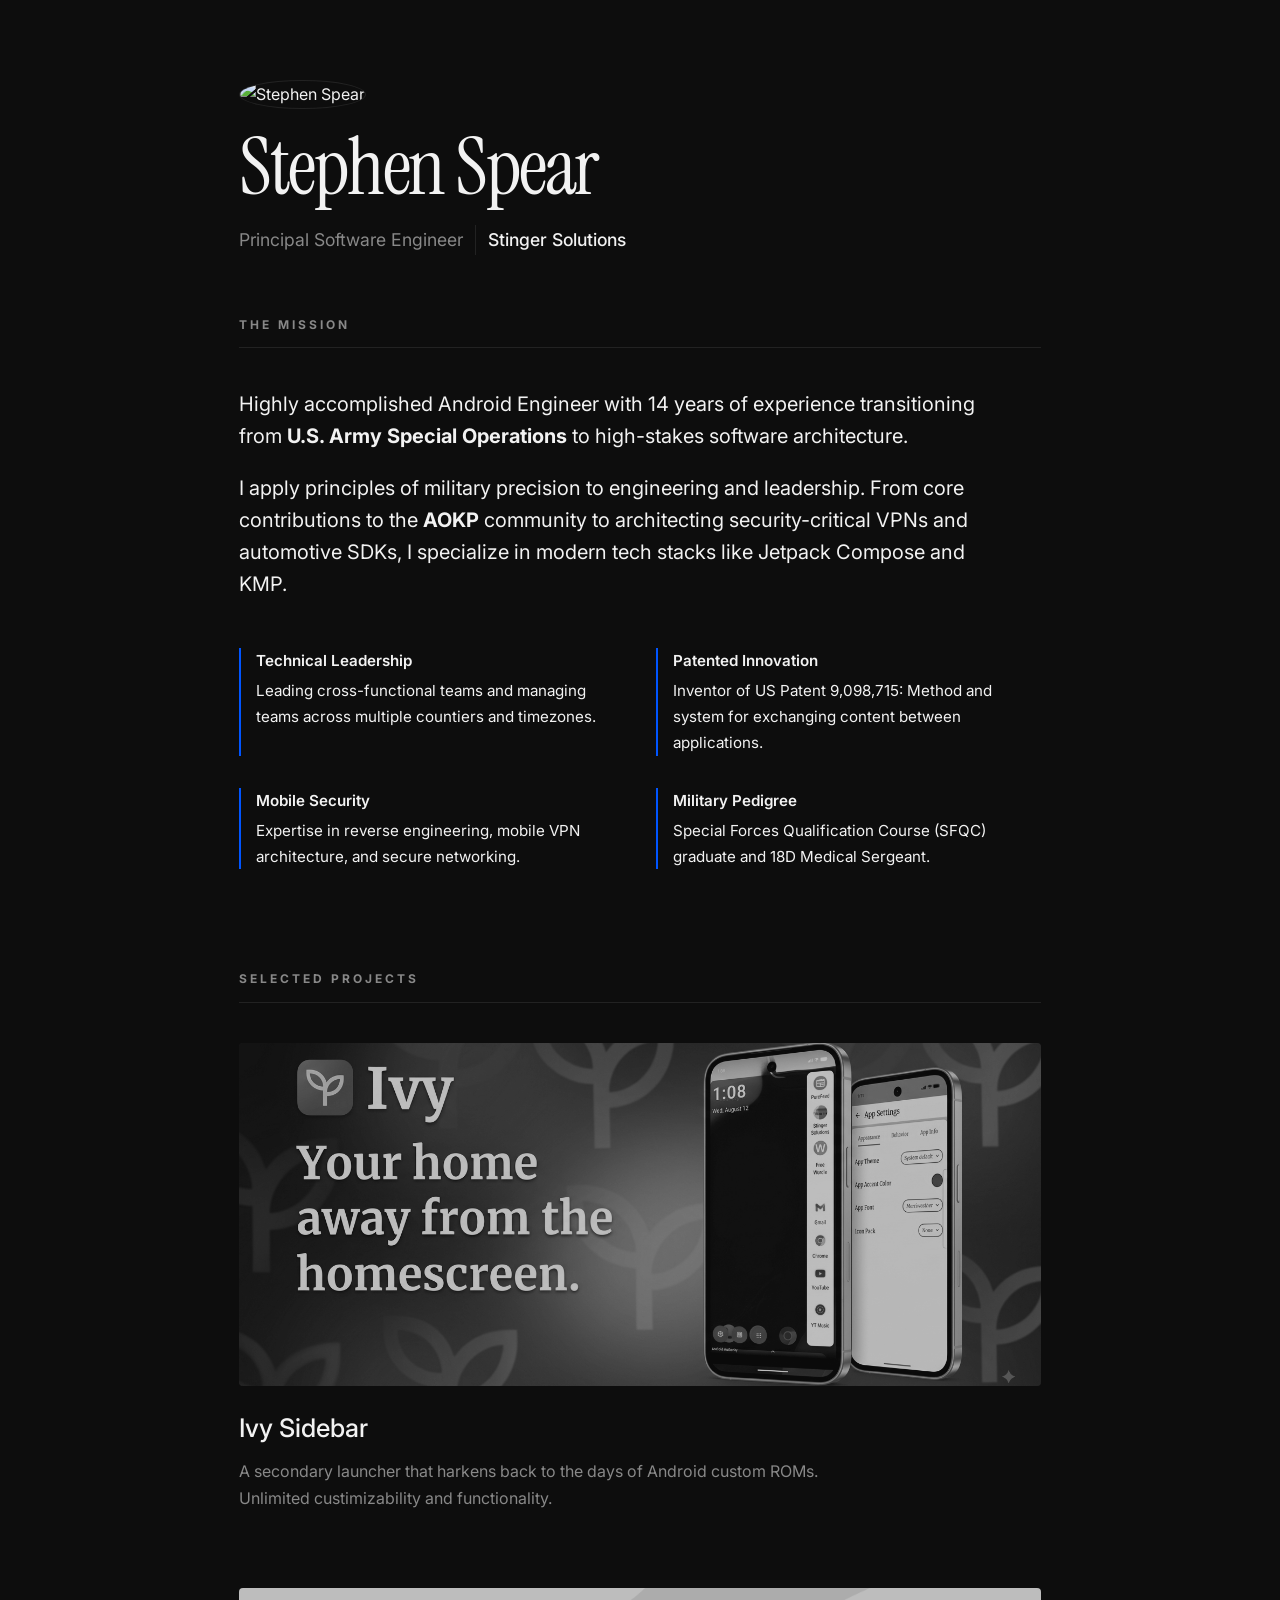
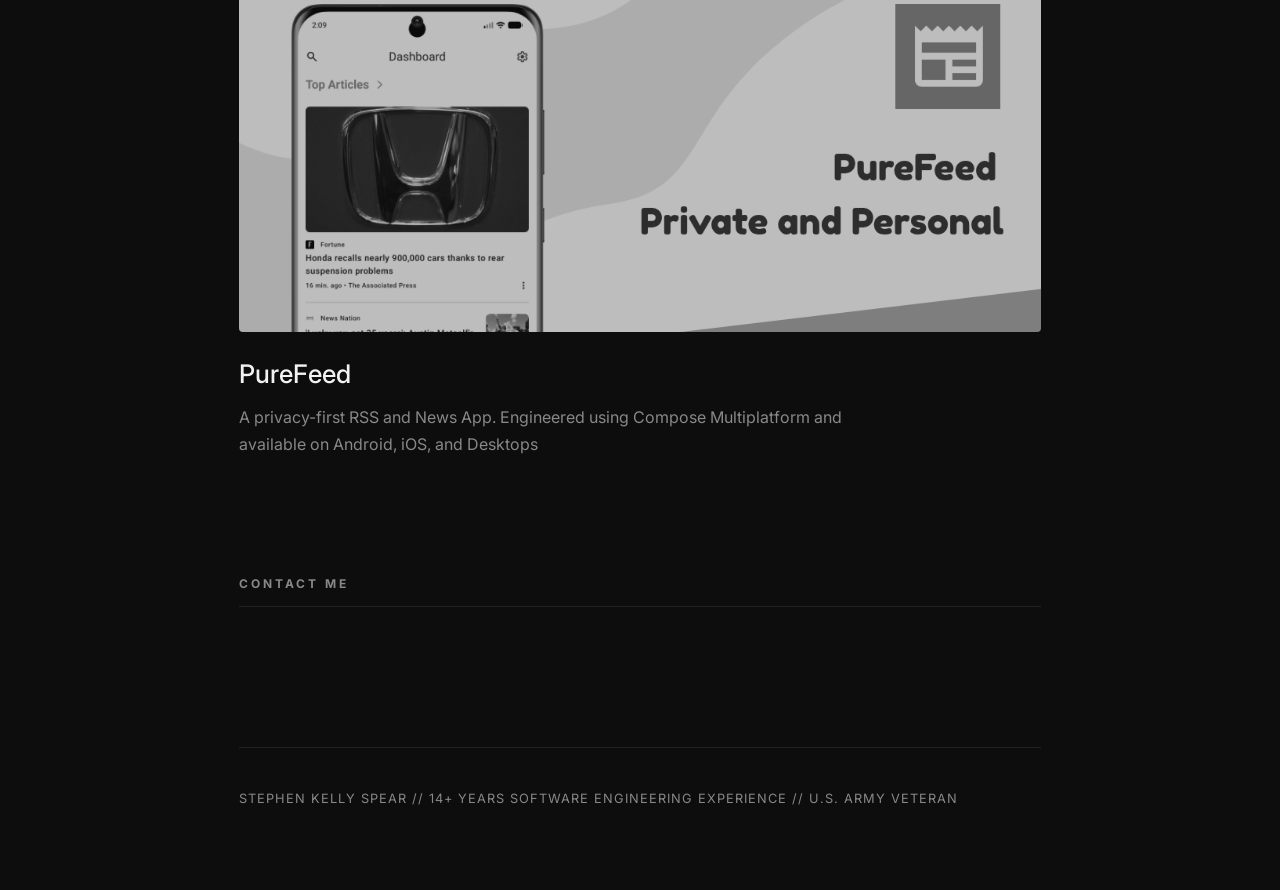
==== index.html @ cbc40583 "Initial Commit" ====
<!DOCTYPE html>
<html lang="en">
<head>
    <meta charset="UTF-8">
    <meta name="viewport" content="width=device-width, initial-scale=1.0">
    <title>Stephen Kelly Spear — Staff Android Engineer</title>
    <!-- Premium Typography -->
    <link href="https://fonts.googleapis.com/css2?family=Inter:wght@300;400;500;600&family=Instrument+Serif:ital@0;1&display=swap" rel="stylesheet">
    <!-- FontAwesome for guaranteed white icons -->
    <link rel="stylesheet" href="https://cdnjs.cloudflare.com/ajax/libs/font-awesome/6.4.2/css/all.min.css">
    
    <style>
        :root {
            --bg: #0d0d0d;
            --text: #f2f2f2;
            --text-muted: #888;
            --accent: #0055ff;
            --border: #222;
        }

        * { box-sizing: border-box; }
        body {
            margin: 0;
            background-color: var(--bg);
            color: var(--text);
            font-family: 'Inter', sans-serif;
            line-height: 1.7;
        }

        .container {
            max-width: 850px;
            margin: 0 auto;
            padding: 80px 24px;
        }

        /* --- HEADER --- */
        header { margin-bottom: 60px; opacity: 0; transition: opacity 0.5s ease; }
        header.loaded { opacity: 1; }
        
        #avatar {
            width: 160px;
            height: 160px;
            border-radius: 50%;
            margin-bottom: 24px;
            border: 1px solid var(--border);
        }

        h1 {
            font-family: 'Instrument Serif', serif;
            font-size: clamp(3rem, 10vw, 5rem);
            font-weight: 400;
            line-height: 0.85;
            margin: 0;
            letter-spacing: -2.5px;
        }

        .headline {
            margin-top: 24px;
            font-size: 1.1rem;
            display: flex;
            flex-wrap: wrap;
            align-items: center;
            gap: 12px;
            color: var(--text-muted);
        }

        #grav-company {
            color: var(--text);
            font-weight: 500;
            padding-left: 12px;
            border-left: 1px solid var(--border);
        }

        /* --- SECTIONS --- */
        section { margin-bottom: 100px; }
        h2 {
            font-size: 0.75rem;
            text-transform: uppercase;
            letter-spacing: 3px;
            color: var(--text-muted);
            border-bottom: 1px solid var(--border);
            padding-bottom: 12px;
            margin-bottom: 40px;
        }

        /* --- ABOUT & HIGHLIGHTS --- */
        .bio-narrative {
            font-size: 1.25rem;
            font-weight: 400;
            max-width: 750px;
            line-height: 1.6;
        }

        .highlights {
            display: grid;
            grid-template-columns: repeat(auto-fit, minmax(300px, 1fr));
            gap: 32px;
            margin-top: 48px;
        }

        .h-item { border-left: 2px solid var(--accent); padding-left: 15px; font-size: 0.95rem; }
        .h-item strong { display: block; color: var(--text); margin-bottom: 4px; font-weight: 600; }

        /* --- WORK --- */
        .work-grid { display: grid; gap: 60px; }
        .work-item { text-decoration: none; color: inherit; display: block; }
        
        .work-preview {
            width: 100%;
            aspect-ratio: 21 / 9;
            background: var(--border);
            border-radius: 4px;
            margin-bottom: 20px;
            overflow: hidden;
        }
        
        .work-preview img { width: 100%; height: 100%; object-fit: cover; filter: saturate(0); transition: 0.5s; opacity: 0.7; }
        .work-item:hover img { transform: scale(1.02); filter: saturate(1); opacity: 1; }

        .work-title { font-size: 1.6rem; font-weight: 500; margin: 0; }
        .work-desc { font-size: 1rem; color: var(--text-muted); margin-top: 8px; max-width: 650px; }

        /* --- CONNECT (The Working Icon Fix) --- */
        .social-flex { display: flex; flex-wrap: wrap; gap: 12px; }
        
        .social-chip {
            display: flex;
            align-items: center;
            gap: 12px;
            padding: 12px 24px;
            border: 1px solid var(--border);
            border-radius: 4px;
            text-decoration: none;
            color: var(--text); /* Matches white text color */
            font-size: 0.95rem;
            transition: all 0.2s ease;
        }

        /* i is the font icon, so it inherits the white color exactly */
        .social-chip i {
            font-size: 1.1rem;
            color: inherit;
        }

        .social-chip:hover {
            border-color: var(--text);
            background: var(--text);
            color: var(--bg); /* Flips to black text on white background */
        }

        footer { margin-top: 100px; padding-top: 40px; border-top: 1px solid var(--border); font-size: 0.8rem; color: var(--text-muted); letter-spacing: 1px; }
    </style>
</head>
<body>

    <div class="container">
        <!-- Header: Dynamic from Gravatar -->
        <header id="main-header">
            <img id="avatar" src="https://www.gravatar.com/avatar/dba3a23dd59ec3e3da3d72f98d6fa284e751f23a0b8533ac85ac25cd26745ec4?s=200" alt="Stephen Spear">
            <h1 id="grav-name">Stephen Spear</h1>
            <div class="headline">
                <span id="grav-title">Principal Software Engineer</span>
                <span id="grav-company" class="company">Stinger Solutions</span>
            </div>
        </header>

        <!-- About: The Narrative -->
        <section id="about">
            <h2>The Mission</h2>
            <div class="bio-narrative">
                <p>
                    Highly accomplished Android Engineer with 14 years of experience transitioning from <strong>U.S. Army Special Operations</strong> to high-stakes software architecture.
                </p>
                <p>
                    I apply principles of military precision to engineering and leadership. From core contributions to the <strong>AOKP</strong> community to architecting security-critical VPNs and automotive SDKs, I specialize in modern tech stacks like Jetpack Compose and KMP.
                </p>
            </div>

            <div class="highlights">
                <div class="h-item">
                    <strong>Technical Leadership</strong>
                    Leading cross-functional teams and managing teams across multiple countiers and timezones.
                </div>
                <div class="h-item">
                    <strong>Patented Innovation</strong>
                    Inventor of US Patent 9,098,715: Method and system for exchanging content between applications.
                </div>
                <div class="h-item">
                    <strong>Mobile Security</strong>
                    Expertise in reverse engineering, mobile VPN architecture, and secure networking.
                </div>
                <div class="h-item">
                    <strong>Military Pedigree</strong>
                    Special Forces Qualification Course (SFQC) graduate and 18D Medical Sergeant.
                </div>
            </div>
        </section>

        <!-- Work: Case Studies -->
        <section id="work">
            <h2>Selected Projects</h2>
            <div class="work-grid">
                
                <a href="https://stevespear426.github.io/Ivy-Webpage/" class="work-item" target="_blank">
                    <div class="work-preview">
                        <img src="src/ivy_feature_graphic.png" alt="Ivy">
                    </div>
                    <h3 class="work-title">Ivy Sidebar</h3>
                    <p class="work-desc">A secondary launcher that harkens back to the days of Android custom ROMs. Unlimited custimizability and functionality.</p>
                </a>

                <a href="https://stevespear426.github.io/Stinger-News-Page/" class="work-item" target="_blank">
                    <div class="work-preview">
                        <img src="src/purefeed_feature_graphic.png" alt="PureFeed">
                    </div>
                    <h3 class="work-title">PureFeed</h3>
                    <p class="work-desc">A privacy-first RSS and News App. Engineered using Compose Multiplatform and available on Android, iOS, and Desktops</p>
                </a>
            </div>
        </section>

        <!-- Identity: Dynamic Verified Accounts -->
        <section id="connect">
            <h2>Contact Me</h2>
            <div id="social-grid" class="social-flex">
                <!-- Verified accounts injected here with FontAwesome -->
            </div>
        </section>

        <footer>
            STEPHEN KELLY SPEAR // 14+ YEARS SOFTWARE ENGINEERING EXPERIENCE // U.S. ARMY VETERAN
        </footer>
    </div>

    <script>
        const GRAVATAR_HASH = 'dba3a23dd59ec3e3da3d72f98d6fa284e751f23a0b8533ac85ac25cd26745ec4';

        // Mapping Gravatar's text labels to FontAwesome icon classes
        const iconMap = {
            'github': 'fa-brands fa-github',
            'linkedin': 'fa-brands fa-linkedin-in',
            'twitter': 'fa-brands fa-x-twitter',
            'x': 'fa-brands fa-x-twitter',
            'youtube': 'fa-brands fa-youtube',
            'threads': 'fa-brands fa-threads',
            'mastodon': 'fa-brands fa-mastodon'
        };

        async function init() {
            try {
                const response = await fetch(`https://api.gravatar.com/v3/profiles/${GRAVATAR_HASH}`);
                const data = await response.json();

                // 1. Dynamic Header
                if (data.display_name) document.getElementById('grav-name').innerText = data.display_name;
                
                const titleEl = document.getElementById('grav-title');
                const compEl = document.getElementById('grav-company');

                if (data.job_title) titleEl.innerText = data.job_title;
                else titleEl.style.display = 'none';

                if (data.company) {
                    compEl.innerText = data.company;
                    if (!data.job_title) compEl.style.border = 'none';
                } else {
                    compEl.style.display = 'none';
                }

                document.getElementById('main-header').classList.add('loaded');

                // 2. Verified Accounts with Mapping to FontAwesome
                const grid = document.getElementById('social-grid');
                if (data.verified_accounts) {
                    data.verified_accounts.forEach(acc => {
                        const serviceKey = acc.service_label.toLowerCase();
                        // Get mapped icon or default to link icon
                        const iconClass = iconMap[serviceKey] || 'fa-solid fa-link';
                        
                        const chip = document.createElement('a');
                        chip.href = acc.url;
                        chip.target = '_blank';
                        chip.className = 'social-chip';
                        
                        chip.innerHTML = `
                            <i class="${iconClass}"></i>
                            <span>${acc.service_label}</span>
                        `;
                        grid.appendChild(chip);
                    });
                }
            } catch (error) {
                console.error("Load failed", error);
                document.getElementById('main-header').classList.add('loaded');
            }
        }

        init();
    </script>
</body>
</html>
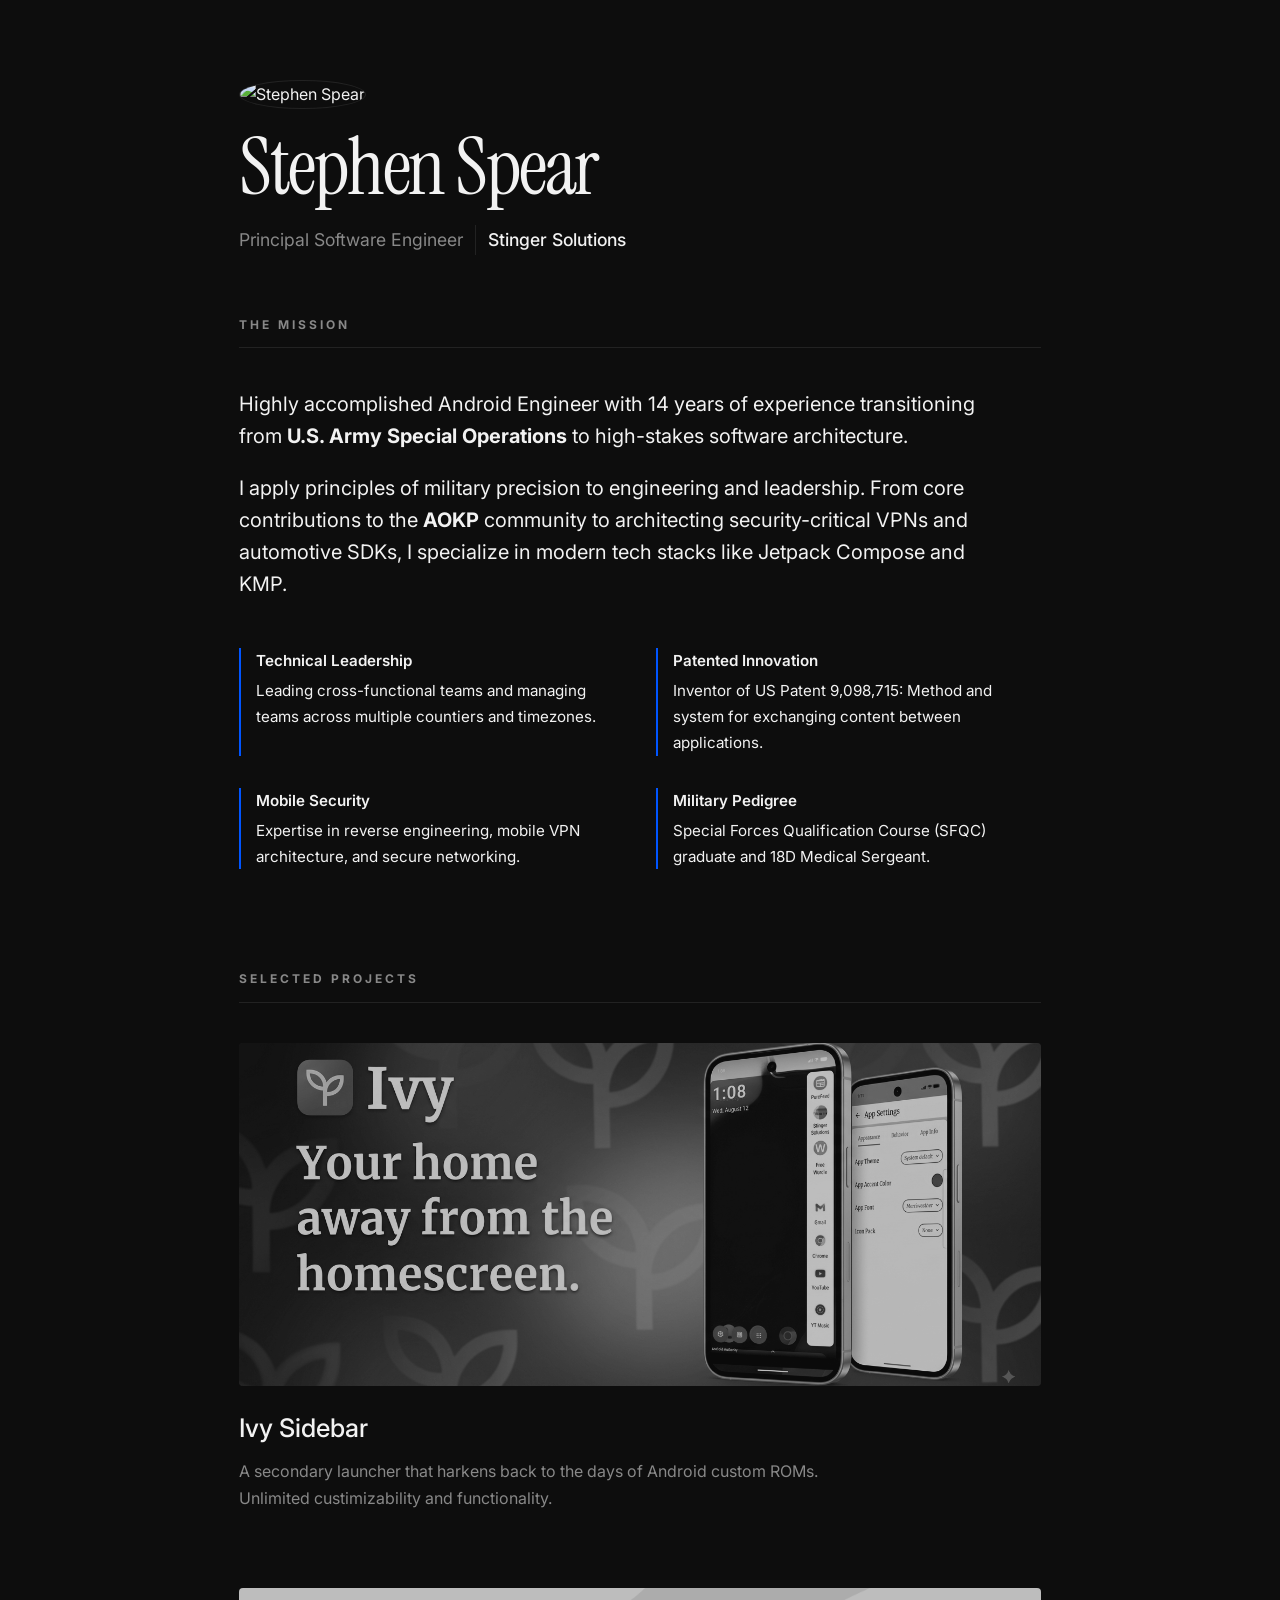
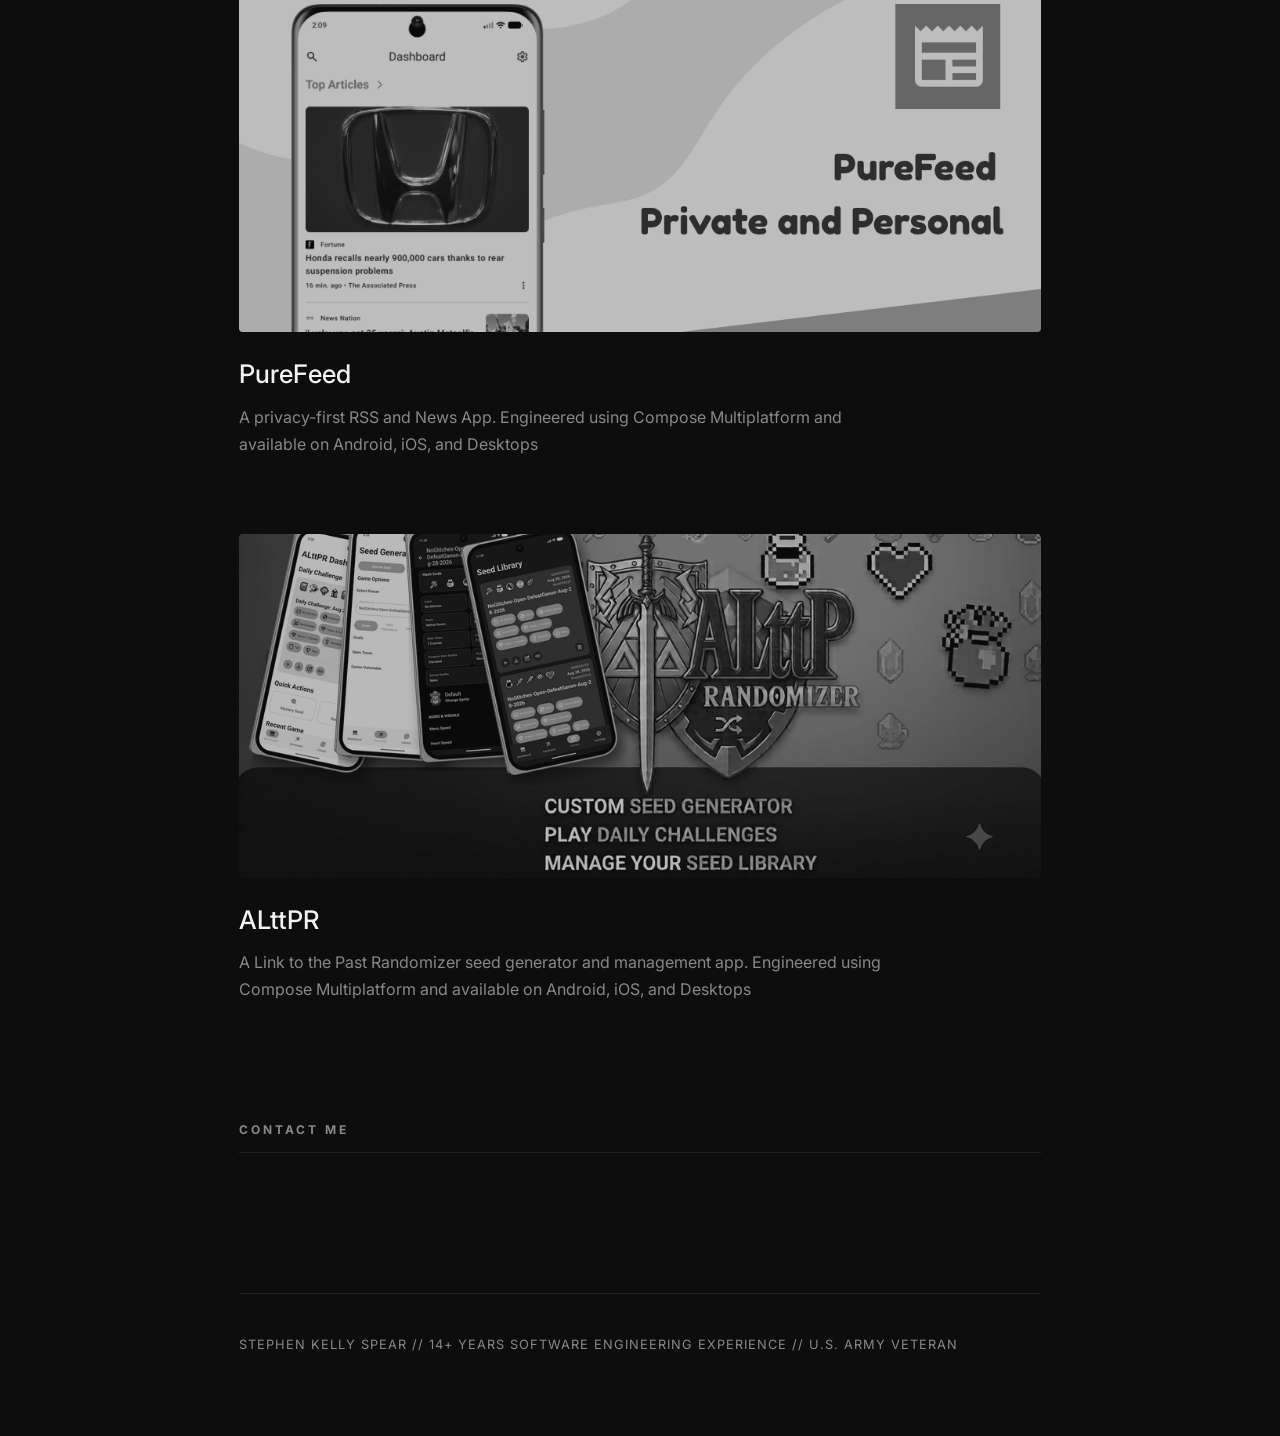
==== commit 2925d7c7: "Add ALttPR" ====
--- a/index.html
+++ b/index.html
@@ -3,7 +3,7 @@
 <head>
     <meta charset="UTF-8">
     <meta name="viewport" content="width=device-width, initial-scale=1.0">
-    <title>Stephen Kelly Spear — Staff Android Engineer</title>
+    <title>Stephen Kelly Spear — Principal Software Engineer</title>
     <!-- Premium Typography -->
     <link href="https://fonts.googleapis.com/css2?family=Inter:wght@300;400;500;600&family=Instrument+Serif:ital@0;1&display=swap" rel="stylesheet">
     <!-- FontAwesome for guaranteed white icons -->
@@ -215,6 +215,13 @@
                     </div>
                     <h3 class="work-title">PureFeed</h3>
                     <p class="work-desc">A privacy-first RSS and News App. Engineered using Compose Multiplatform and available on Android, iOS, and Desktops</p>
+                </a>
+                <a href="https://github.com/Stevespear426/ALttPR" class="work-item" target="_blank">
+                    <div class="work-preview">
+                        <img src="src/alttpr_feature_graphic.png" alt="ALTTPR">
+                    </div>
+                    <h3 class="work-title">ALttPR</h3>
+                    <p class="work-desc">A Link to the Past Randomizer seed generator and management app. Engineered using Compose Multiplatform and available on Android, iOS, and Desktops</p>
                 </a>
             </div>
         </section>
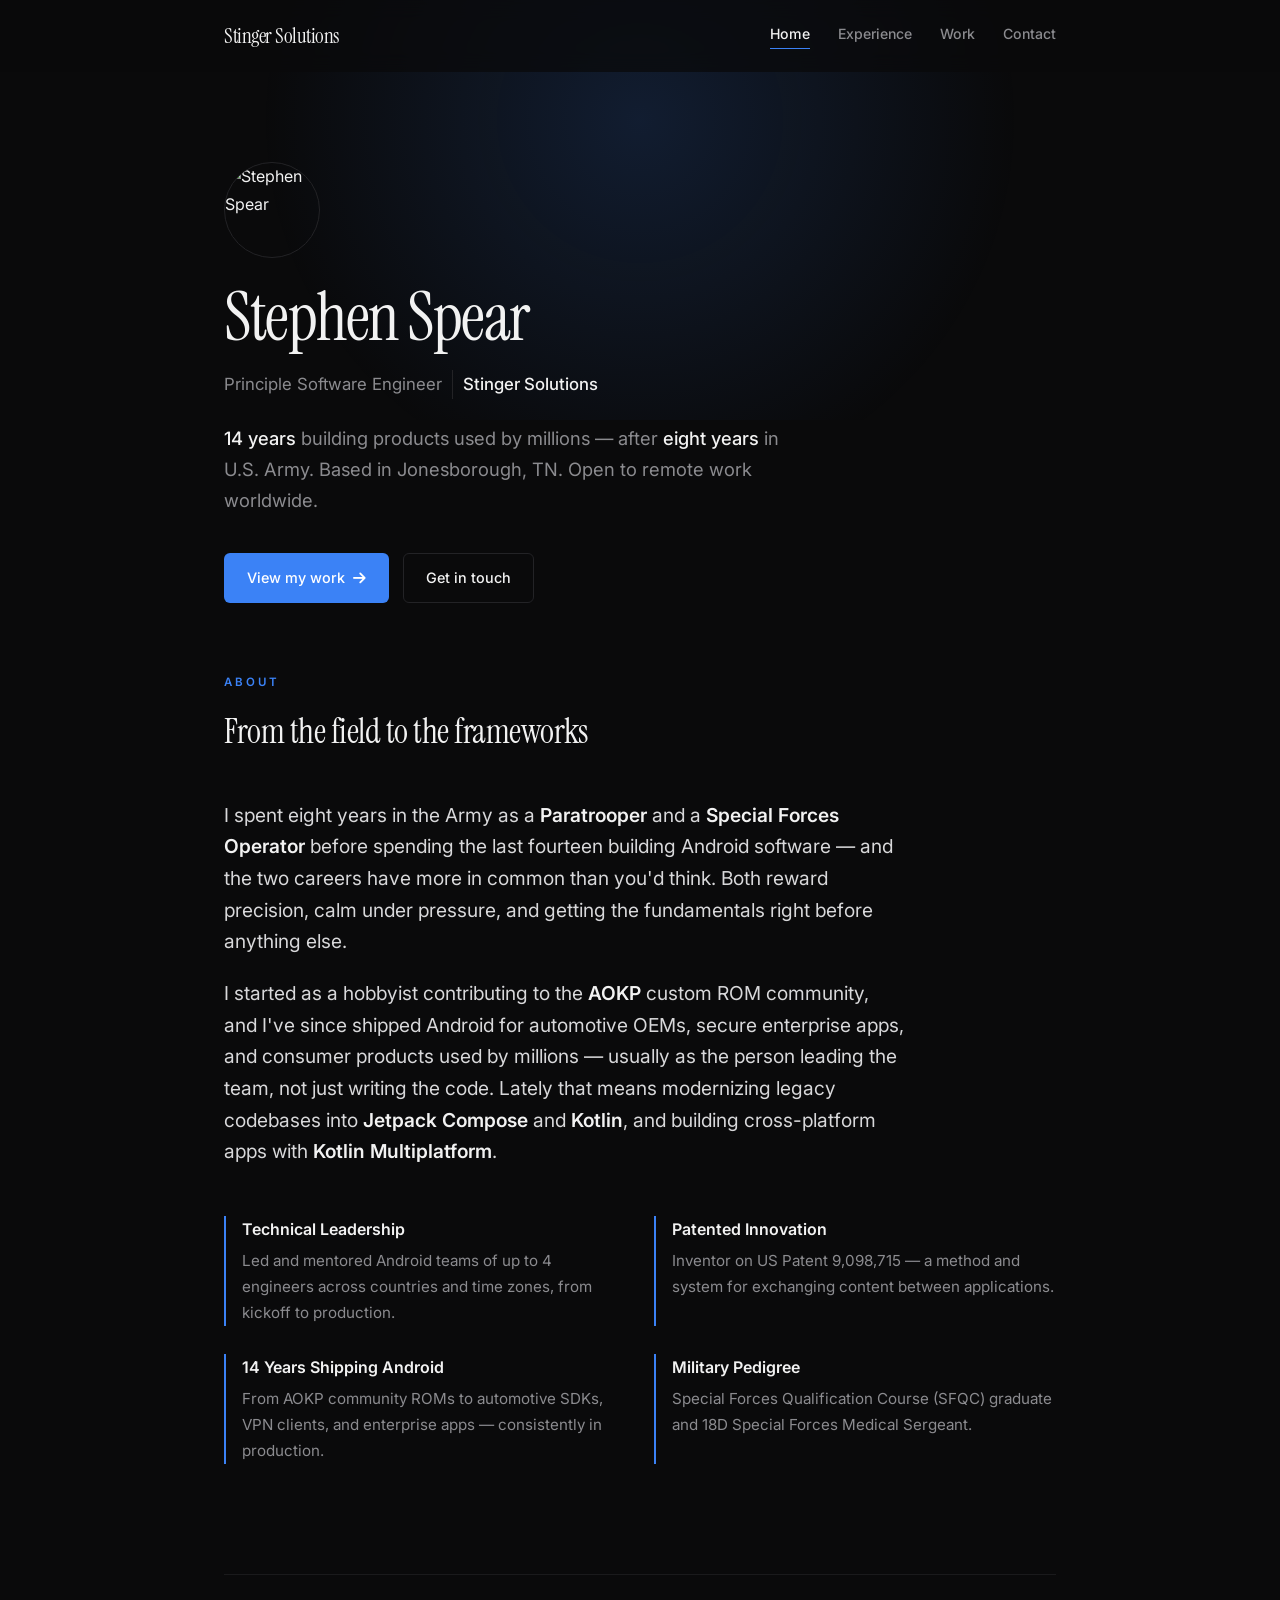
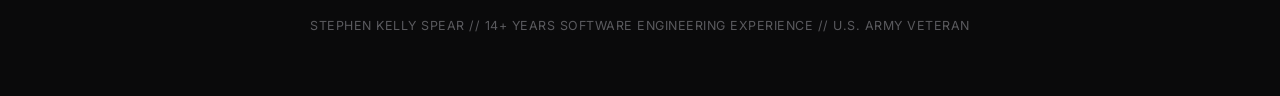
==== commit 2588a0c2: "Update webpage" ====
--- a/index.html
+++ b/index.html
@@ -3,306 +3,94 @@
 <head>
     <meta charset="UTF-8">
     <meta name="viewport" content="width=device-width, initial-scale=1.0">
-    <title>Stephen Kelly Spear — Principal Software Engineer</title>
-    <!-- Premium Typography -->
-    <link href="https://fonts.googleapis.com/css2?family=Inter:wght@300;400;500;600&family=Instrument+Serif:ital@0;1&display=swap" rel="stylesheet">
-    <!-- FontAwesome for guaranteed white icons -->
+    <title>Stephen Kelly Spear — Senior Android Engineer</title>
+    <meta name="description" content="Stephen Kelly Spear — Senior Android Engineer with 14 years shipping Kotlin, Compose, and Kotlin Multiplatform apps. U.S. Army Special Forces veteran and holder of US Patent 9,098,715.">
+
+    <meta property="og:title" content="Stephen Kelly Spear — Senior Android Engineer">
+    <meta property="og:description" content="14 years of Android engineering. Special Forces veteran. Patent holder. Currently shipping at Republic Services.">
+    <meta property="og:type" content="website">
+    <meta property="og:image" content="https://www.gravatar.com/avatar/dba3a23dd59ec3e3da3d72f98d6fa284e751f23a0b8533ac85ac25cd26745ec4?s=400">
+
+    <link rel="icon" href="https://www.gravatar.com/avatar/dba3a23dd59ec3e3da3d72f98d6fa284e751f23a0b8533ac85ac25cd26745ec4?s=64">
+
+    <link rel="preconnect" href="https://fonts.gstatic.com" crossorigin>
+    <link href="https://fonts.googleapis.com/css2?family=Inter:wght@300;400;500;600;700&family=Instrument+Serif:ital@0;1&display=swap" rel="stylesheet">
     <link rel="stylesheet" href="https://cdnjs.cloudflare.com/ajax/libs/font-awesome/6.4.2/css/all.min.css">
-    
-    <style>
-        :root {
-            --bg: #0d0d0d;
-            --text: #f2f2f2;
-            --text-muted: #888;
-            --accent: #0055ff;
-            --border: #222;
-        }
-
-        * { box-sizing: border-box; }
-        body {
-            margin: 0;
-            background-color: var(--bg);
-            color: var(--text);
-            font-family: 'Inter', sans-serif;
-            line-height: 1.7;
-        }
-
-        .container {
-            max-width: 850px;
-            margin: 0 auto;
-            padding: 80px 24px;
-        }
-
-        /* --- HEADER --- */
-        header { margin-bottom: 60px; opacity: 0; transition: opacity 0.5s ease; }
-        header.loaded { opacity: 1; }
-        
-        #avatar {
-            width: 160px;
-            height: 160px;
-            border-radius: 50%;
-            margin-bottom: 24px;
-            border: 1px solid var(--border);
-        }
-
-        h1 {
-            font-family: 'Instrument Serif', serif;
-            font-size: clamp(3rem, 10vw, 5rem);
-            font-weight: 400;
-            line-height: 0.85;
-            margin: 0;
-            letter-spacing: -2.5px;
-        }
-
-        .headline {
-            margin-top: 24px;
-            font-size: 1.1rem;
-            display: flex;
-            flex-wrap: wrap;
-            align-items: center;
-            gap: 12px;
-            color: var(--text-muted);
-        }
-
-        #grav-company {
-            color: var(--text);
-            font-weight: 500;
-            padding-left: 12px;
-            border-left: 1px solid var(--border);
-        }
-
-        /* --- SECTIONS --- */
-        section { margin-bottom: 100px; }
-        h2 {
-            font-size: 0.75rem;
-            text-transform: uppercase;
-            letter-spacing: 3px;
-            color: var(--text-muted);
-            border-bottom: 1px solid var(--border);
-            padding-bottom: 12px;
-            margin-bottom: 40px;
-        }
-
-        /* --- ABOUT & HIGHLIGHTS --- */
-        .bio-narrative {
-            font-size: 1.25rem;
-            font-weight: 400;
-            max-width: 750px;
-            line-height: 1.6;
-        }
-
-        .highlights {
-            display: grid;
-            grid-template-columns: repeat(auto-fit, minmax(300px, 1fr));
-            gap: 32px;
-            margin-top: 48px;
-        }
-
-        .h-item { border-left: 2px solid var(--accent); padding-left: 15px; font-size: 0.95rem; }
-        .h-item strong { display: block; color: var(--text); margin-bottom: 4px; font-weight: 600; }
-
-        /* --- WORK --- */
-        .work-grid { display: grid; gap: 60px; }
-        .work-item { text-decoration: none; color: inherit; display: block; }
-        
-        .work-preview {
-            width: 100%;
-            aspect-ratio: 21 / 9;
-            background: var(--border);
-            border-radius: 4px;
-            margin-bottom: 20px;
-            overflow: hidden;
-        }
-        
-        .work-preview img { width: 100%; height: 100%; object-fit: cover; filter: saturate(0); transition: 0.5s; opacity: 0.7; }
-        .work-item:hover img { transform: scale(1.02); filter: saturate(1); opacity: 1; }
-
-        .work-title { font-size: 1.6rem; font-weight: 500; margin: 0; }
-        .work-desc { font-size: 1rem; color: var(--text-muted); margin-top: 8px; max-width: 650px; }
-
-        /* --- CONNECT (The Working Icon Fix) --- */
-        .social-flex { display: flex; flex-wrap: wrap; gap: 12px; }
-        
-        .social-chip {
-            display: flex;
-            align-items: center;
-            gap: 12px;
-            padding: 12px 24px;
-            border: 1px solid var(--border);
-            border-radius: 4px;
-            text-decoration: none;
-            color: var(--text); /* Matches white text color */
-            font-size: 0.95rem;
-            transition: all 0.2s ease;
-        }
-
-        /* i is the font icon, so it inherits the white color exactly */
-        .social-chip i {
-            font-size: 1.1rem;
-            color: inherit;
-        }
-
-        .social-chip:hover {
-            border-color: var(--text);
-            background: var(--text);
-            color: var(--bg); /* Flips to black text on white background */
-        }
-
-        footer { margin-top: 100px; padding-top: 40px; border-top: 1px solid var(--border); font-size: 0.8rem; color: var(--text-muted); letter-spacing: 1px; }
-    </style>
+    <link rel="stylesheet" href="src/style.css">
 </head>
 <body>
 
-    <div class="container">
-        <!-- Header: Dynamic from Gravatar -->
-        <header id="main-header">
+    <div class="glow"></div>
+
+    <nav id="nav">
+        <div class="nav-inner">
+            <a href="index.html" class="nav-logo">Stinger Solutions</a>
+            <div class="nav-links">
+                <a href="index.html">Home</a>
+                <a href="experience.html">Experience</a>
+                <a href="work.html">Work</a>
+                <a href="contact.html">Contact</a>
+            </div>
+        </div>
+    </nav>
+
+    <div class="container" id="top">
+
+        <header id="hero">
             <img id="avatar" src="https://www.gravatar.com/avatar/dba3a23dd59ec3e3da3d72f98d6fa284e751f23a0b8533ac85ac25cd26745ec4?s=200" alt="Stephen Spear">
             <h1 id="grav-name">Stephen Spear</h1>
             <div class="headline">
-                <span id="grav-title">Principal Software Engineer</span>
+                <span id="grav-title">Principle Software Engineer</span>
                 <span id="grav-company" class="company">Stinger Solutions</span>
+            </div>
+            <p class="tagline">
+                <strong>14 years</strong> building products used by millions — after <strong>eight years</strong> in U.S. Army. Based in Jonesborough, TN. Open to remote work worldwide.
+            </p>
+            <div class="hero-cta">
+                <a href="work.html" class="btn btn-primary">View my work <i class="fa-solid fa-arrow-right"></i></a>
+                <a href="contact.html" class="btn btn-ghost">Get in touch</a>
             </div>
         </header>
 
-        <!-- About: The Narrative -->
-        <section id="about">
-            <h2>The Mission</h2>
-            <div class="bio-narrative">
-                <p>
-                    Highly accomplished Android Engineer with 14 years of experience transitioning from <strong>U.S. Army Special Operations</strong> to high-stakes software architecture.
-                </p>
-                <p>
-                    I apply principles of military precision to engineering and leadership. From core contributions to the <strong>AOKP</strong> community to architecting security-critical VPNs and automotive SDKs, I specialize in modern tech stacks like Jetpack Compose and KMP.
-                </p>
-            </div>
+        <main>
+            <section id="about" class="reveal">
+                <div class="eyebrow">About</div>
+                <h2>From the field to the frameworks</h2>
+                <div class="bio-narrative">
+                    <p>
+                        I spent eight years in the Army as a <strong>Paratrooper</strong> and a <strong>Special Forces Operator</strong> before spending the last fourteen building Android software — and the two careers have more in common than you'd think. Both reward precision, calm under pressure, and getting the fundamentals right before anything else.
+                    </p>
+                    <p>
+                        I started as a hobbyist contributing to the <strong>AOKP</strong> custom ROM community, and I've since shipped Android for automotive OEMs, secure enterprise apps, and consumer products used by millions — usually as the person leading the team, not just writing the code. Lately that means modernizing legacy codebases into <strong>Jetpack Compose</strong> and <strong>Kotlin</strong>, and building cross-platform apps with <strong>Kotlin Multiplatform</strong>.
+                    </p>
+                </div>
 
-            <div class="highlights">
-                <div class="h-item">
-                    <strong>Technical Leadership</strong>
-                    Leading cross-functional teams and managing teams across multiple countiers and timezones.
+                <div class="highlights">
+                    <div class="h-item">
+                        <strong>Technical Leadership</strong>
+                        Led and mentored Android teams of up to 4 engineers across countries and time zones, from kickoff to production.
+                    </div>
+                    <div class="h-item">
+                        <strong>Patented Innovation</strong>
+                        Inventor on US Patent 9,098,715 — a method and system for exchanging content between applications.
+                    </div>
+                    <div class="h-item">
+                        <strong>14 Years Shipping Android</strong>
+                        From AOKP community ROMs to automotive SDKs, VPN clients, and enterprise apps — consistently in production.
+                    </div>
+                    <div class="h-item">
+                        <strong>Military Pedigree</strong>
+                        Special Forces Qualification Course (SFQC) graduate and 18D Special Forces Medical Sergeant.
+                    </div>
                 </div>
-                <div class="h-item">
-                    <strong>Patented Innovation</strong>
-                    Inventor of US Patent 9,098,715: Method and system for exchanging content between applications.
-                </div>
-                <div class="h-item">
-                    <strong>Mobile Security</strong>
-                    Expertise in reverse engineering, mobile VPN architecture, and secure networking.
-                </div>
-                <div class="h-item">
-                    <strong>Military Pedigree</strong>
-                    Special Forces Qualification Course (SFQC) graduate and 18D Medical Sergeant.
-                </div>
-            </div>
-        </section>
-
-        <!-- Work: Case Studies -->
-        <section id="work">
-            <h2>Selected Projects</h2>
-            <div class="work-grid">
-                
-                <a href="https://stevespear426.github.io/Ivy-Webpage/" class="work-item" target="_blank">
-                    <div class="work-preview">
-                        <img src="src/ivy_feature_graphic.png" alt="Ivy">
-                    </div>
-                    <h3 class="work-title">Ivy Sidebar</h3>
-                    <p class="work-desc">A secondary launcher that harkens back to the days of Android custom ROMs. Unlimited custimizability and functionality.</p>
-                </a>
-
-                <a href="https://stevespear426.github.io/Stinger-News-Page/" class="work-item" target="_blank">
-                    <div class="work-preview">
-                        <img src="src/purefeed_feature_graphic.png" alt="PureFeed">
-                    </div>
-                    <h3 class="work-title">PureFeed</h3>
-                    <p class="work-desc">A privacy-first RSS and News App. Engineered using Compose Multiplatform and available on Android, iOS, and Desktops</p>
-                </a>
-                <a href="https://github.com/Stevespear426/ALttPR" class="work-item" target="_blank">
-                    <div class="work-preview">
-                        <img src="src/alttpr_feature_graphic.png" alt="ALTTPR">
-                    </div>
-                    <h3 class="work-title">ALttPR</h3>
-                    <p class="work-desc">A Link to the Past Randomizer seed generator and management app. Engineered using Compose Multiplatform and available on Android, iOS, and Desktops</p>
-                </a>
-            </div>
-        </section>
-
-        <!-- Identity: Dynamic Verified Accounts -->
-        <section id="connect">
-            <h2>Contact Me</h2>
-            <div id="social-grid" class="social-flex">
-                <!-- Verified accounts injected here with FontAwesome -->
-            </div>
-        </section>
+            </section>
+        </main>
 
         <footer>
             STEPHEN KELLY SPEAR // 14+ YEARS SOFTWARE ENGINEERING EXPERIENCE // U.S. ARMY VETERAN
         </footer>
     </div>
 
-    <script>
-        const GRAVATAR_HASH = 'dba3a23dd59ec3e3da3d72f98d6fa284e751f23a0b8533ac85ac25cd26745ec4';
-
-        // Mapping Gravatar's text labels to FontAwesome icon classes
-        const iconMap = {
-            'github': 'fa-brands fa-github',
-            'linkedin': 'fa-brands fa-linkedin-in',
-            'twitter': 'fa-brands fa-x-twitter',
-            'x': 'fa-brands fa-x-twitter',
-            'youtube': 'fa-brands fa-youtube',
-            'threads': 'fa-brands fa-threads',
-            'mastodon': 'fa-brands fa-mastodon'
-        };
-
-        async function init() {
-            try {
-                const response = await fetch(`https://api.gravatar.com/v3/profiles/${GRAVATAR_HASH}`);
-                const data = await response.json();
-
-                // 1. Dynamic Header
-                if (data.display_name) document.getElementById('grav-name').innerText = data.display_name;
-                
-                const titleEl = document.getElementById('grav-title');
-                const compEl = document.getElementById('grav-company');
-
-                if (data.job_title) titleEl.innerText = data.job_title;
-                else titleEl.style.display = 'none';
-
-                if (data.company) {
-                    compEl.innerText = data.company;
-                    if (!data.job_title) compEl.style.border = 'none';
-                } else {
-                    compEl.style.display = 'none';
-                }
-
-                document.getElementById('main-header').classList.add('loaded');
-
-                // 2. Verified Accounts with Mapping to FontAwesome
-                const grid = document.getElementById('social-grid');
-                if (data.verified_accounts) {
-                    data.verified_accounts.forEach(acc => {
-                        const serviceKey = acc.service_label.toLowerCase();
-                        // Get mapped icon or default to link icon
-                        const iconClass = iconMap[serviceKey] || 'fa-solid fa-link';
-                        
-                        const chip = document.createElement('a');
-                        chip.href = acc.url;
-                        chip.target = '_blank';
-                        chip.className = 'social-chip';
-                        
-                        chip.innerHTML = `
-                            <i class="${iconClass}"></i>
-                            <span>${acc.service_label}</span>
-                        `;
-                        grid.appendChild(chip);
-                    });
-                }
-            } catch (error) {
-                console.error("Load failed", error);
-                document.getElementById('main-header').classList.add('loaded');
-            }
-        }
-
-        init();
-    </script>
+    <script src="src/site.js"></script>
 </body>
 </html>
--- a/src/style.css
+++ b/src/style.css
@@ -0,0 +1,407 @@
+:root {
+    --bg: #0a0a0b;
+    --bg-raised: #131315;
+    --text: #f2f2f2;
+    --text-muted: #8b8b8f;
+    --text-dim: #5a5a5e;
+    --accent: #3b82f6;
+    --accent-soft: rgba(59, 130, 246, 0.12);
+    --border: #232326;
+    --border-soft: #1a1a1c;
+    --radius: 6px;
+}
+
+* { box-sizing: border-box; }
+
+html { scroll-behavior: smooth; }
+
+body {
+    margin: 0;
+    background-color: var(--bg);
+    color: var(--text);
+    font-family: 'Inter', sans-serif;
+    line-height: 1.7;
+    -webkit-font-smoothing: antialiased;
+}
+
+::selection { background: var(--accent); color: #fff; }
+
+a { color: inherit; }
+
+.container {
+    max-width: 880px;
+    margin: 0 auto;
+    padding: 0 24px;
+}
+
+/* --- BACKGROUND GLOW --- */
+.glow {
+    position: fixed;
+    top: -20%;
+    left: 50%;
+    transform: translateX(-50%);
+    width: 900px;
+    height: 600px;
+    background: radial-gradient(circle, rgba(59,130,246,0.16) 0%, rgba(59,130,246,0) 70%);
+    pointer-events: none;
+    z-index: 0;
+}
+
+/* --- NAV --- */
+nav {
+    position: sticky;
+    top: 0;
+    z-index: 50;
+    background: rgba(10, 10, 11, 0.75);
+    backdrop-filter: blur(10px);
+    -webkit-backdrop-filter: blur(10px);
+    border-bottom: 1px solid transparent;
+    transition: border-color 0.3s ease;
+}
+nav.scrolled { border-bottom-color: var(--border-soft); }
+
+.nav-inner {
+    max-width: 880px;
+    margin: 0 auto;
+    padding: 18px 24px;
+    display: flex;
+    align-items: center;
+    justify-content: space-between;
+}
+
+.nav-logo {
+    font-family: 'Instrument Serif', serif;
+    font-size: 1.3rem;
+    text-decoration: none;
+    letter-spacing: -0.5px;
+}
+
+.nav-links {
+    display: flex;
+    gap: 28px;
+    list-style: none;
+    margin: 0;
+    padding: 0;
+}
+.nav-links a {
+    text-decoration: none;
+    color: var(--text-muted);
+    font-size: 0.88rem;
+    font-weight: 500;
+    transition: color 0.2s ease;
+    padding-bottom: 2px;
+    border-bottom: 1px solid transparent;
+}
+.nav-links a:hover { color: var(--text); }
+.nav-links a.active { color: var(--text); border-bottom-color: var(--accent); }
+
+@media (max-width: 560px) {
+    .nav-links { gap: 16px; }
+    .nav-links span { display: none; }
+}
+
+/* --- HERO (home page only) --- */
+header#hero {
+    padding: 90px 0 70px;
+    opacity: 0;
+    transition: opacity 0.6s ease;
+    position: relative;
+    z-index: 1;
+}
+header#hero.loaded { opacity: 1; }
+
+#avatar {
+    width: 96px;
+    height: 96px;
+    border-radius: 50%;
+    margin-bottom: 28px;
+    border: 1px solid var(--border);
+    display: block;
+}
+
+h1 {
+    font-family: 'Instrument Serif', serif;
+    font-size: clamp(2.6rem, 8vw, 4.2rem);
+    font-weight: 400;
+    line-height: 0.95;
+    margin: 0;
+    letter-spacing: -1.5px;
+}
+
+.headline {
+    margin-top: 20px;
+    font-size: 1.05rem;
+    display: flex;
+    flex-wrap: wrap;
+    align-items: center;
+    gap: 10px;
+    color: var(--text-muted);
+}
+
+#grav-company {
+    color: var(--text);
+    font-weight: 500;
+    padding-left: 10px;
+    border-left: 1px solid var(--border);
+}
+
+.tagline {
+    margin-top: 24px;
+    font-size: 1.15rem;
+    color: var(--text-muted);
+    max-width: 560px;
+    font-weight: 400;
+}
+.tagline strong { color: var(--text); font-weight: 500; }
+
+.hero-cta { margin-top: 36px; display: flex; gap: 14px; flex-wrap: wrap; }
+
+.btn {
+    display: inline-flex;
+    align-items: center;
+    gap: 8px;
+    padding: 12px 22px;
+    border-radius: var(--radius);
+    text-decoration: none;
+    font-size: 0.9rem;
+    font-weight: 500;
+    transition: all 0.2s ease;
+    border: 1px solid transparent;
+}
+.btn-primary { background: var(--accent); color: #fff; }
+.btn-primary:hover { background: #2f6fd8; transform: translateY(-1px); }
+.btn-ghost { border-color: var(--border); color: var(--text); }
+.btn-ghost:hover { border-color: var(--text-muted); background: var(--bg-raised); }
+
+/* --- SUB-PAGE HEADER (experience / work / contact) --- */
+header.page-head {
+    padding: 64px 0 56px;
+    position: relative;
+    z-index: 1;
+}
+header.page-head h1 {
+    font-size: clamp(2.2rem, 6vw, 3rem);
+    letter-spacing: -1px;
+}
+header.page-head .tagline { margin-top: 16px; font-size: 1.05rem; }
+
+/* --- SECTIONS --- */
+section { margin-bottom: 110px; position: relative; z-index: 1; scroll-margin-top: 90px; }
+main { display: block; }
+.eyebrow {
+    font-size: 0.72rem;
+    text-transform: uppercase;
+    letter-spacing: 3px;
+    color: var(--accent);
+    font-weight: 600;
+    margin-bottom: 10px;
+}
+h2 {
+    font-family: 'Instrument Serif', serif;
+    font-size: 2.1rem;
+    font-weight: 400;
+    letter-spacing: -0.5px;
+    margin: 0 0 40px;
+}
+
+/* --- ABOUT --- */
+.bio-narrative {
+    font-size: 1.2rem;
+    font-weight: 400;
+    max-width: 680px;
+    line-height: 1.65;
+    color: #d8d8da;
+}
+.bio-narrative p { margin: 0 0 20px; }
+.bio-narrative strong { color: var(--text); font-weight: 600; }
+
+.highlights {
+    display: grid;
+    grid-template-columns: repeat(auto-fit, minmax(260px, 1fr));
+    gap: 28px;
+    margin-top: 48px;
+}
+.h-item { border-left: 2px solid var(--accent); padding-left: 16px; font-size: 0.95rem; color: var(--text-muted); }
+.h-item strong { display: block; color: var(--text); margin-bottom: 5px; font-weight: 600; font-size: 1rem; }
+
+/* --- EXPERIENCE TIMELINE --- */
+.timeline { position: relative; }
+.timeline::before {
+    content: '';
+    position: absolute;
+    left: 6px;
+    top: 8px;
+    bottom: 8px;
+    width: 1px;
+    background: var(--border);
+}
+.t-item { position: relative; padding-left: 34px; margin-bottom: 44px; }
+.t-item:last-child { margin-bottom: 0; }
+.t-item::before {
+    content: '';
+    position: absolute;
+    left: 0;
+    top: 6px;
+    width: 13px;
+    height: 13px;
+    border-radius: 50%;
+    background: var(--bg);
+    border: 2px solid var(--border);
+}
+.t-item.current::before { border-color: var(--accent); background: var(--accent); box-shadow: 0 0 0 4px var(--accent-soft); }
+
+.t-head {
+    display: flex;
+    flex-wrap: wrap;
+    align-items: baseline;
+    justify-content: space-between;
+    gap: 8px;
+    margin-bottom: 6px;
+}
+.t-role { font-size: 1.15rem; font-weight: 600; margin: 0; }
+.t-company { color: var(--accent); font-weight: 500; }
+.t-dates { font-size: 0.82rem; color: var(--text-dim); white-space: nowrap; font-variant-numeric: tabular-nums; }
+
+.t-bullets { margin: 10px 0 0; padding: 0; list-style: none; color: var(--text-muted); font-size: 0.95rem; }
+.t-bullets li { position: relative; padding-left: 16px; margin-bottom: 6px; }
+.t-bullets li::before { content: '—'; position: absolute; left: 0; color: var(--text-dim); }
+
+.current-badge {
+    display: inline-block;
+    font-size: 0.65rem;
+    letter-spacing: 1px;
+    text-transform: uppercase;
+    color: var(--accent);
+    background: var(--accent-soft);
+    padding: 2px 8px;
+    border-radius: 20px;
+    margin-left: 8px;
+    font-weight: 600;
+}
+
+/* --- SKILLS --- */
+.skill-group { margin-bottom: 28px; }
+.skill-group:last-child { margin-bottom: 0; }
+.skill-label { font-size: 0.8rem; color: var(--text-dim); text-transform: uppercase; letter-spacing: 1.5px; margin-bottom: 12px; font-weight: 600; }
+.chips { display: flex; flex-wrap: wrap; gap: 8px; }
+.chip {
+    font-size: 0.85rem;
+    padding: 6px 14px;
+    border: 1px solid var(--border);
+    border-radius: 20px;
+    color: var(--text-muted);
+    background: var(--bg-raised);
+}
+
+/* --- WORK --- */
+.work-grid { display: grid; gap: 56px; }
+.work-item { text-decoration: none; color: inherit; display: block; }
+
+.work-preview {
+    width: 100%;
+    aspect-ratio: 21 / 9;
+    background: var(--bg-raised);
+    border-radius: var(--radius);
+    margin-bottom: 20px;
+    overflow: hidden;
+    border: 1px solid var(--border-soft);
+}
+
+.work-preview img { width: 100%; height: 100%; object-fit: cover; filter: saturate(0.3); transition: 0.5s ease; opacity: 0.75; }
+.work-item:hover img { transform: scale(1.02); filter: saturate(1); opacity: 1; }
+
+.work-title-row { display: flex; align-items: center; gap: 10px; }
+.work-title { font-size: 1.5rem; font-weight: 500; margin: 0; }
+.work-title-row i { color: var(--text-dim); font-size: 0.9rem; transition: transform 0.2s ease, color 0.2s ease; }
+.work-item:hover .work-title-row i { transform: translate(2px, -2px); color: var(--accent); }
+.work-desc { font-size: 1rem; color: var(--text-muted); margin-top: 8px; max-width: 620px; }
+
+.more-shipped {
+    margin-top: 56px;
+    padding-top: 32px;
+    border-top: 1px solid var(--border-soft);
+}
+.more-shipped .skill-label { margin-bottom: 16px; }
+.ship-list { display: flex; flex-direction: column; gap: 14px; }
+.ship-row {
+    display: flex;
+    align-items: center;
+    justify-content: space-between;
+    gap: 16px;
+    padding: 14px 18px;
+    border: 1px solid var(--border-soft);
+    border-radius: var(--radius);
+    text-decoration: none;
+    color: inherit;
+    transition: border-color 0.2s ease, background 0.2s ease;
+}
+a.ship-row:hover { border-color: var(--border); background: var(--bg-raised); }
+.ship-name { font-weight: 500; }
+.ship-desc { color: var(--text-dim); font-size: 0.85rem; margin-top: 2px; }
+.ship-row i.fa-arrow-up-right-from-square { color: var(--text-dim); font-size: 0.85rem; }
+
+/* --- CONNECT --- */
+.connect-lead {
+    font-size: 1.2rem;
+    color: #d8d8da;
+    max-width: 560px;
+    margin-bottom: 36px;
+}
+.connect-card {
+    border: 1px solid var(--border);
+    border-radius: 10px;
+    padding: 36px;
+    background: linear-gradient(180deg, var(--bg-raised), transparent);
+}
+.connect-email {
+    display: inline-flex;
+    align-items: center;
+    gap: 12px;
+    font-family: 'Instrument Serif', serif;
+    font-size: clamp(1.4rem, 4vw, 1.9rem);
+    text-decoration: none;
+    color: var(--text);
+    border-bottom: 1px solid var(--border);
+    padding-bottom: 4px;
+    transition: border-color 0.2s ease, color 0.2s ease;
+}
+.connect-email:hover { color: var(--accent); border-color: var(--accent); }
+.connect-email i { font-size: 1.1rem; color: var(--accent); }
+
+.connect-meta { margin-top: 18px; font-size: 0.9rem; color: var(--text-dim); }
+
+.social-flex { display: flex; flex-wrap: wrap; gap: 12px; margin-top: 28px; }
+
+.social-chip {
+    display: flex;
+    align-items: center;
+    gap: 10px;
+    padding: 10px 20px;
+    border: 1px solid var(--border);
+    border-radius: var(--radius);
+    text-decoration: none;
+    color: var(--text);
+    font-size: 0.9rem;
+    transition: all 0.2s ease;
+}
+.social-chip i { font-size: 1rem; color: inherit; }
+.social-chip:hover { border-color: var(--text); background: var(--text); color: var(--bg); }
+
+footer {
+    margin-top: 60px;
+    padding: 40px 0 60px;
+    border-top: 1px solid var(--border-soft);
+    font-size: 0.78rem;
+    color: var(--text-dim);
+    letter-spacing: 0.5px;
+    text-align: center;
+}
+
+/* --- REVEAL ANIMATION --- */
+.reveal { opacity: 0; transform: translateY(16px); transition: opacity 0.6s ease, transform 0.6s ease; }
+.reveal.in-view { opacity: 1; transform: translateY(0); }
+
+@media (max-width: 560px) {
+    h2 { font-size: 1.7rem; }
+    .connect-card { padding: 26px; }
+}
